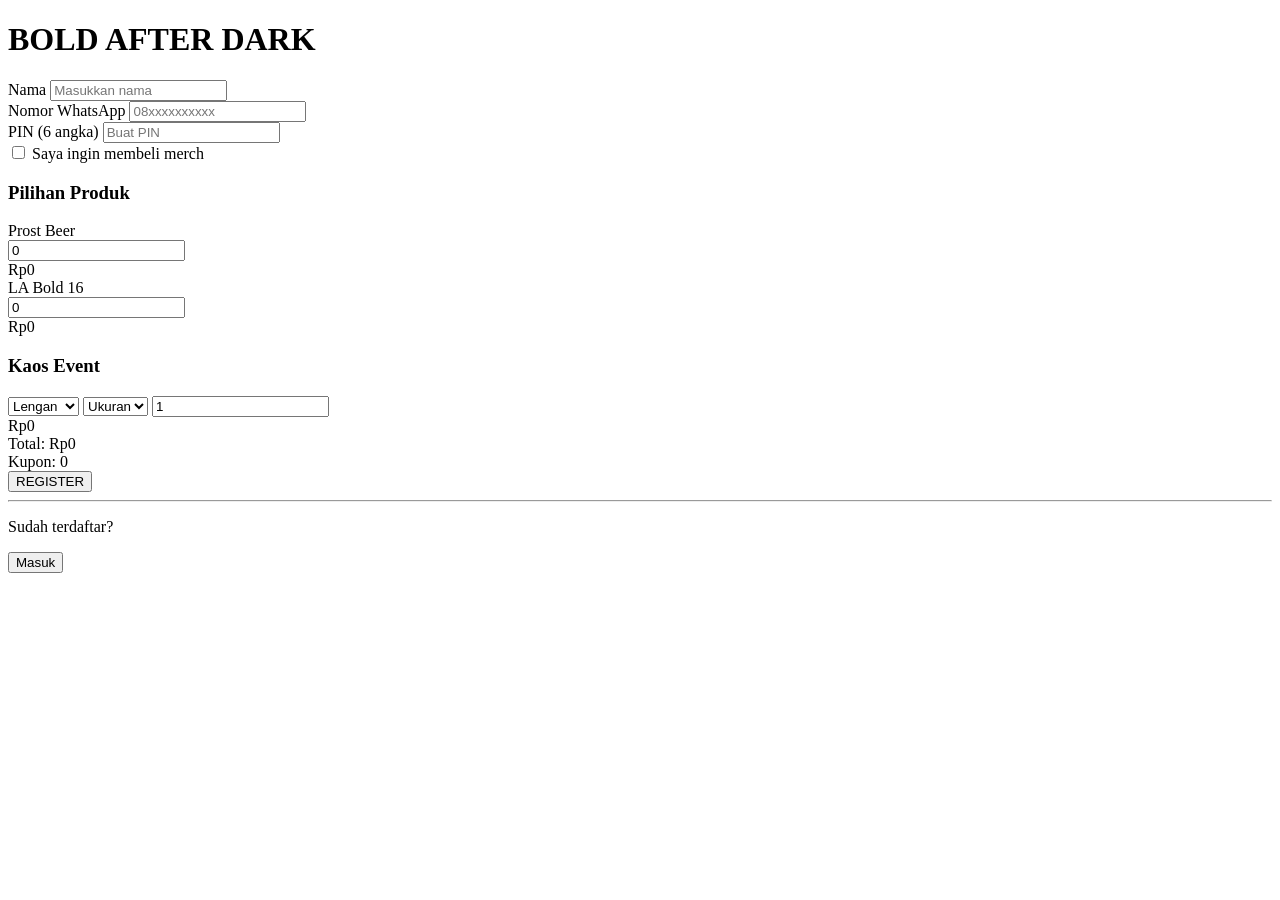
==== index.html @ eddb9ab9 "Update index.html" ====
<!DOCTYPE html>
<html lang="id">

<head>

<meta charset="UTF-8">
<meta name="viewport" content="width=device-width, initial-scale=1.0">

<title>Bold After Dark</title>

<link rel="stylesheet" href="style.css">

</head>


<body>


<div class="container">


<h1>
BOLD AFTER DARK
</h1>


<form id="registerForm">


<div class="form-group">

<label>
Nama
</label>

<input
type="text"
id="nama"
placeholder="Masukkan nama"
required>

</div>



<div class="form-group">

<label>
Nomor WhatsApp
</label>

<input
type="tel"
id="wa"
placeholder="08xxxxxxxxxx"
required>

</div>



<div class="form-group">

<label>
PIN (6 angka)
</label>

<input
type="password"
id="pin"
maxlength="6"
inputmode="numeric"
placeholder="Buat PIN"
required>

</div>



<div class="checkbox">


<input
type="checkbox"
id="buyCheck">


<label>

Saya ingin membeli merch

</label>


</div>




<div 
class="purchase"
id="purchaseBox">


<h3>
Pilihan Produk
</h3>



<div class="product-row">


<div>

Prost Beer

</div>


<input
type="number"
id="prostQty"
min="0"
value="0">


<div
id="prostSubtotal">

Rp0

</div>


</div>





<div class="product-row">


<div>

LA Bold 16

</div>


<input
type="number"
id="laBoldQty"
min="0"
value="0">


<div
id="laBoldSubtotal">

Rp0

</div>


</div>





<h3>
Kaos Event
</h3>


<div id="kaosContainer">


<div class="kaos-row">


<select class="sleeve">

<option value="">
Lengan
</option>

<option value="pendek">
Pendek
</option>

<option value="panjang">
Panjang
</option>


</select>




<select class="ukuran">


<option value="">
Ukuran
</option>

<option>M</option>

<option>L</option>

<option>XL</option>

<option>2XL</option>

<option>3XL</option>

<option>4XL</option>


</select>




<input
type="number"
class="kaosQty"
value="1"
min="1">



<div class="subtotal">

Rp0

</div>


</div>


</div>


</div>





<div class="total-box">

Total:

<span id="total">
Rp0
</span>


<br>


Kupon:

<span id="jumlahKupon">
0
</span>


</div>



<button type="submit">

REGISTER

</button>



</form>



<hr>


<p>
Sudah terdaftar?
</p>


<button type="button">

Masuk

</button>



</div>




<script src="harga.js"></script>

<script src="app.js"></script>


</body>

</html>
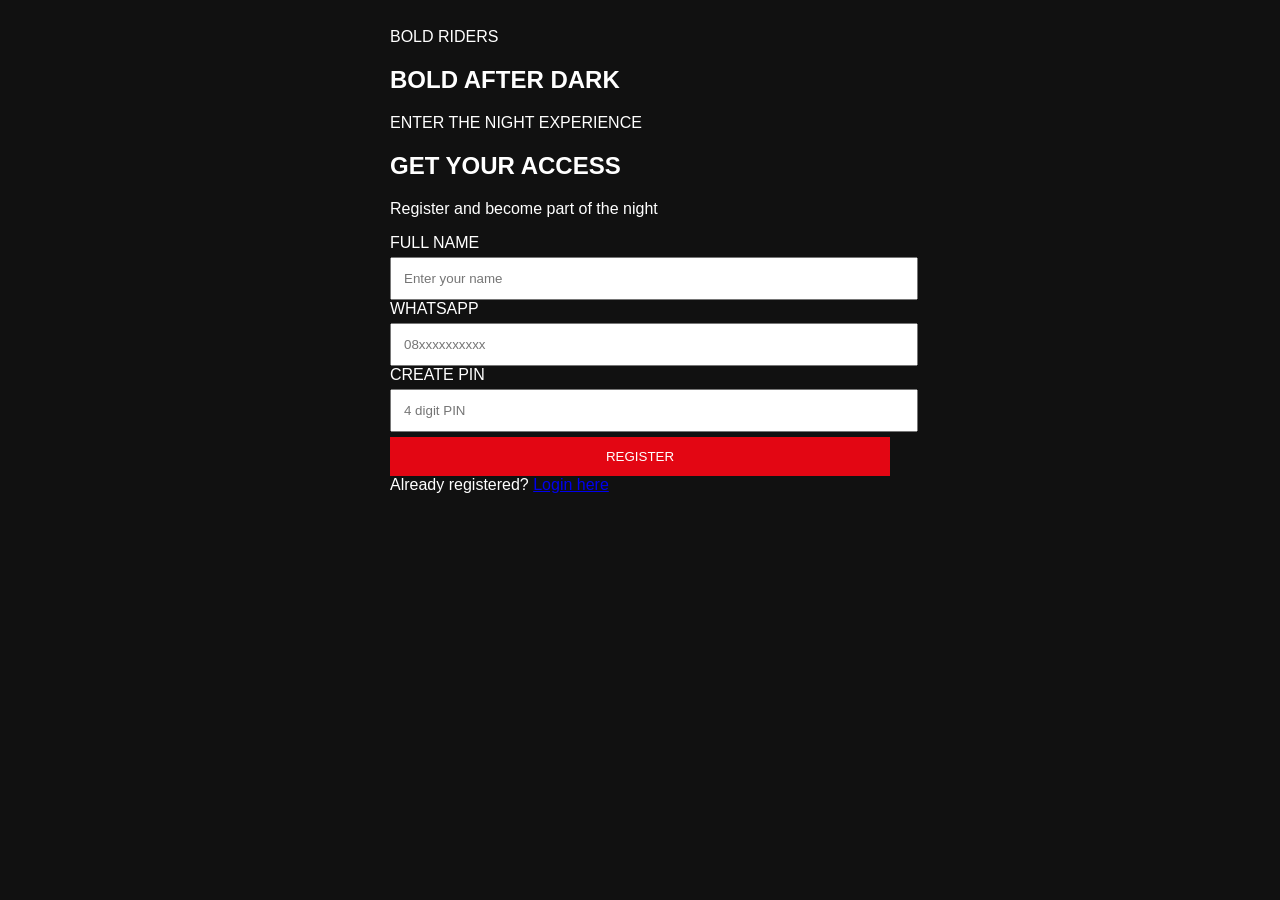
==== commit 1b158ae2: "Update index.html" ====
--- a/index.html
+++ b/index.html
@@ -1,319 +1,200 @@
 <!DOCTYPE html>
-<html lang="id">
+<html lang="en">
 
 <head>
 
 <meta charset="UTF-8">
 <meta name="viewport" content="width=device-width, initial-scale=1.0">
 
-<title>Bold After Dark</title>
+<title>BOLD AFTER DARK | BOLD RIDERS</title>
 
 <link rel="stylesheet" href="style.css">
 
+
+<link href="https://fonts.googleapis.com/css2?family=Montserrat:wght@300;400;600;700;800;900&display=swap" rel="stylesheet">
+
+
 </head>
 
 
 <body>
 
 
-<div class="container">
-
-
-<h1>
-BOLD AFTER DARK
-</h1>
-
-
-<form id="registerForm">
-
-
-<div class="form-group">
-
-<label>
-Nama
-</label>
-
-<input
-type="text"
-id="nama"
-placeholder="Masukkan nama"
-required>
-
-</div>
-
-
-
-<div class="form-group">
-
-<label>
-Nomor WhatsApp
-</label>
-
-<input
-type="tel"
-id="wa"
-placeholder="08xxxxxxxxxx"
-required>
-
-</div>
-
-
-
-<div class="form-group">
-
-<label>
-PIN (6 angka)
-</label>
-
-<input
-type="password"
-id="pin"
-maxlength="6"
-inputmode="numeric"
-placeholder="Buat PIN"
-required>
-
-</div>
-
-
-
-<div class="checkbox">
-
-
-<input
-type="checkbox"
-id="buyCheck">
-
-
-<label>
-
-Saya ingin membeli merch
-
-</label>
-
-
-</div>
-
-
-
-
-<div 
-class="purchase"
-id="purchaseBox">
-
-
-<h3>
-Pilihan Produk
-</h3>
-
-
-
-<div class="product-row">
-
-
-<div>
-
-Prost Beer
-
-</div>
-
-
-<input
-type="number"
-id="prostQty"
-min="0"
-value="0">
-
-
-<div
-id="prostSubtotal">
-
-Rp0
-
-</div>
-
-
-</div>
-
-
-
-
-
-<div class="product-row">
-
-
-<div>
-
-LA Bold 16
-
-</div>
-
-
-<input
-type="number"
-id="laBoldQty"
-min="0"
-value="0">
-
-
-<div
-id="laBoldSubtotal">
-
-Rp0
-
-</div>
-
-
-</div>
-
-
-
-
-
-<h3>
-Kaos Event
-</h3>
-
-
-<div id="kaosContainer">
-
-
-<div class="kaos-row">
-
-
-<select class="sleeve">
-
-<option value="">
-Lengan
-</option>
-
-<option value="pendek">
-Pendek
-</option>
-
-<option value="panjang">
-Panjang
-</option>
-
-
-</select>
-
-
-
-
-<select class="ukuran">
-
-
-<option value="">
-Ukuran
-</option>
-
-<option>M</option>
-
-<option>L</option>
-
-<option>XL</option>
-
-<option>2XL</option>
-
-<option>3XL</option>
-
-<option>4XL</option>
-
-
-</select>
-
-
-
-
-<input
-type="number"
-class="kaosQty"
-value="1"
-min="1">
-
-
-
-<div class="subtotal">
-
-Rp0
-
-</div>
-
-
-</div>
-
-
-</div>
-
-
-</div>
-
-
-
-
-
-<div class="total-box">
-
-Total:
-
-<span id="total">
-Rp0
-</span>
-
-
-<br>
-
-
-Kupon:
-
-<span id="jumlahKupon">
-0
-</span>
-
-
-</div>
-
-
-
-<button type="submit">
-
-REGISTER
-
-</button>
-
-
-
-</form>
-
-
-
-<hr>
-
-
-<p>
-Sudah terdaftar?
-</p>
-
-
-<button type="button">
-
-Masuk
-
-</button>
-
-
-
-</div>
-
-
-
-
-<script src="harga.js"></script>
-
-<script src="app.js"></script>
+<div class="background"></div>
+
+
+
+<main class="container">
+
+
+    <!-- BRAND -->
+
+    <section class="logo-area">
+
+
+        <div class="brand-tag">
+
+            BOLD RIDERS
+
+        </div>
+
+
+
+        <h1>
+
+            BOLD
+
+            <span>
+                AFTER DARK
+            </span>
+
+        </h1>
+
+
+
+        <p>
+            ENTER THE NIGHT EXPERIENCE
+        </p>
+
+
+    </section>
+
+
+
+
+
+    <!-- REGISTER CARD -->
+
+
+    <section class="register-card">
+
+
+        <div class="card-header">
+
+
+            <h2>
+                GET YOUR ACCESS
+            </h2>
+
+
+            <p>
+                Register and become part of the night
+            </p>
+
+
+        </div>
+
+
+
+
+
+        <form id="registerForm">
+
+
+
+            <div class="input-box">
+
+                <label>
+                    FULL NAME
+                </label>
+
+
+                <input 
+                type="text"
+                placeholder="Enter your name"
+                required>
+
+
+            </div>
+
+
+
+
+
+            <div class="input-box">
+
+
+                <label>
+                    WHATSAPP
+                </label>
+
+
+                <input 
+                type="tel"
+                placeholder="08xxxxxxxxxx"
+                required>
+
+
+            </div>
+
+
+
+
+
+            <div class="input-box">
+
+
+                <label>
+                    CREATE PIN
+                </label>
+
+
+                <input 
+                type="password"
+                maxlength="4"
+                placeholder="4 digit PIN"
+                required>
+
+
+            </div>
+
+
+
+
+
+            <button type="submit">
+
+                REGISTER
+
+            </button>
+
+
+
+        </form>
+
+
+
+
+
+        <div class="login-link">
+
+
+            Already registered?
+
+
+            <a href="login.html">
+
+                Login here
+
+            </a>
+
+
+
+        </div>
+
+
+
+
+    </section>
+
+
+
+
+</main>
+
 
 
 </body>
 
+
 </html>
--- a/style.css
+++ b/style.css
@@ -0,0 +1,75 @@
+body{
+
+font-family:Arial;
+background:#111;
+color:white;
+padding:20px;
+
+}
+
+
+.container{
+
+max-width:500px;
+margin:auto;
+
+}
+
+
+
+.form-group{
+
+margin-bottom:15px;
+
+}
+
+
+
+input,
+select,
+button{
+
+width:100%;
+padding:12px;
+margin-top:5px;
+
+}
+
+
+
+button{
+
+background:#e30613;
+color:white;
+border:none;
+
+}
+
+
+
+.purchase{
+
+display:none;
+
+}
+
+
+
+.product-row,
+.kaos-row{
+
+display:grid;
+grid-template-columns:1fr 80px 80px;
+gap:10px;
+margin-bottom:10px;
+
+}
+
+
+.total-box{
+
+margin-top:20px;
+padding:15px;
+background:#222;
+
+}
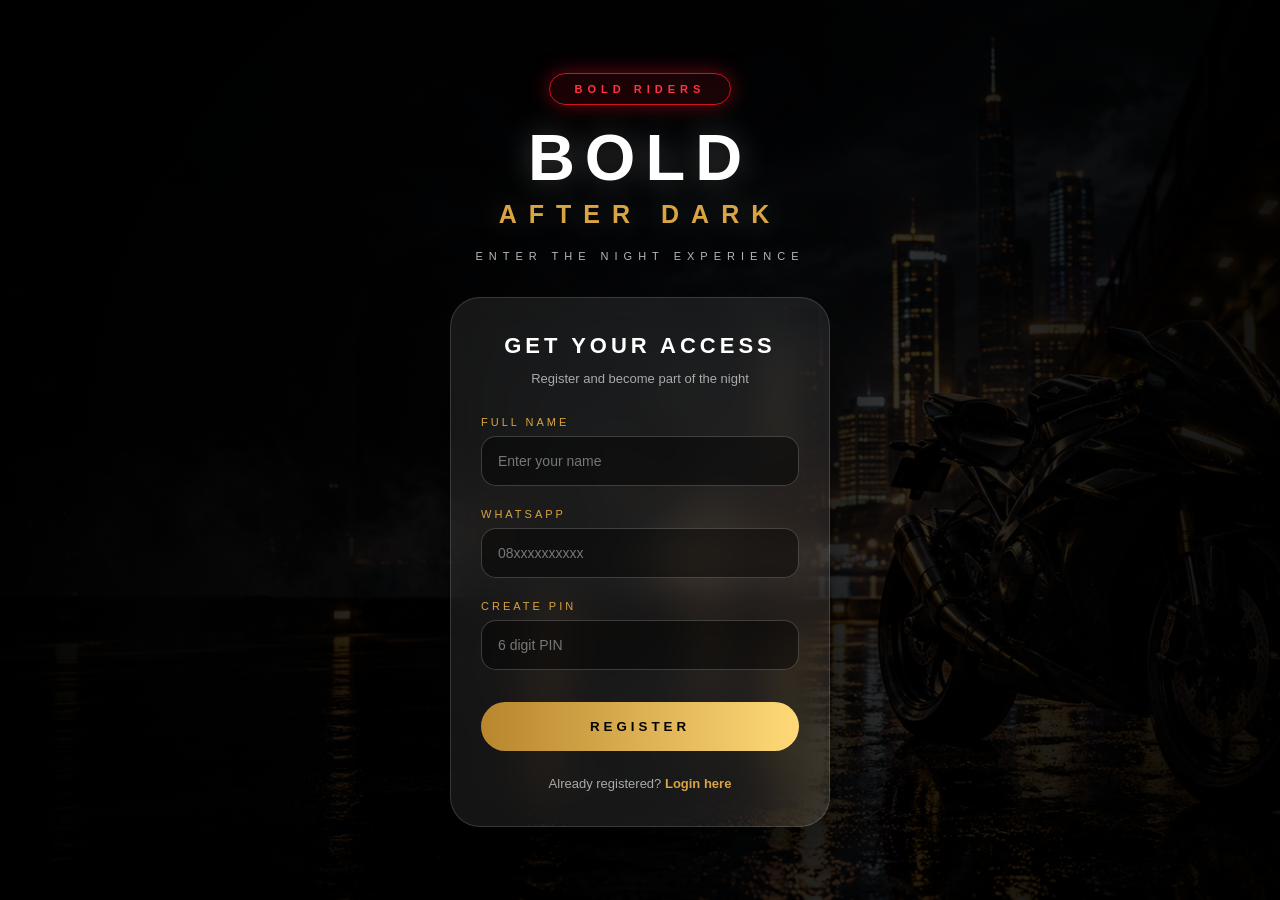
==== commit 8318fb18: "Update index.html" ====
--- a/index.html
+++ b/index.html
@@ -99,9 +99,14 @@
                 </label>
 
 
-                <input 
+                <input
+
+                id="nama"
+
                 type="text"
+
                 placeholder="Enter your name"
+
                 required>
 
 
@@ -119,9 +124,14 @@
                 </label>
 
 
-                <input 
+                <input
+
+                id="whatsapp"
+
                 type="tel"
+
                 placeholder="08xxxxxxxxxx"
+
                 required>
 
 
@@ -139,10 +149,16 @@
                 </label>
 
 
-                <input 
+                <input
+
+                id="pin"
+
                 type="password"
-                maxlength="4"
-                placeholder="4 digit PIN"
+
+                maxlength="6"
+
+                placeholder="6 digit PIN"
+
                 required>
 
 
@@ -194,6 +210,11 @@
 
 
 
+<!-- REGISTER SCRIPT -->
+
+<script src="js/register.js"></script>
+
+
 </body>
 
 
--- a/style.css
+++ b/style.css
@@ -1,75 +1,753 @@
-body{
-
-font-family:Arial;
-background:#111;
-color:white;
+* {
+    margin: 0;
+    padding: 0;
+    box-sizing: border-box;
+    font-family: 'Montserrat', sans-serif;
+}
+
+
+html,
+body {
+
+    width: 100%;
+    min-height: 100%;
+
+}
+
+
+body {
+
+    min-height: 100vh;
+
+    display: flex;
+
+    justify-content: center;
+
+    align-items: center;
+
+    color: white;
+
+    overflow-x: hidden;
+
+    background: #050505;
+
+}
+
+
+/* ==========================
+   BACKGROUND
+========================== */
+
+
+.background {
+
+    position: fixed;
+
+    inset: 0;
+
+    z-index: -2;
+
+
+    background:
+
+    linear-gradient(
+        90deg,
+        rgba(0,0,0,.95) 0%,
+        rgba(0,0,0,.70) 45%,
+        rgba(0,0,0,.80) 100%
+    ),
+
+    url("assets/background.jpg");
+
+
+    background-size: cover;
+
+    background-position: center;
+
+    animation: zoomBackground 15s infinite alternate;
+
+}
+
+
+
+.background::after {
+
+    content:"";
+
+    position:absolute;
+
+    inset:0;
+
+
+    background:
+
+    radial-gradient(
+        circle at center,
+        transparent 10%,
+        rgba(0,0,0,.75)
+    );
+
+}
+
+@keyframes zoomBackground {
+
+
+    from {
+
+        transform: scale(1);
+
+    }
+
+
+    to {
+
+        transform: scale(1.08);
+
+    }
+
+
+}
+
+
+
+/* ==========================
+   CONTAINER
+========================== */
+
+
+.container {
+
+    width:100%;
+
+    max-width:430px;
+
+    padding:25px;
+
+
+    animation: fadeUp 1s ease forwards;
+
+}
+
+
+
+@keyframes fadeUp {
+
+
+    from {
+
+        opacity:0;
+
+        transform:translateY(40px);
+
+    }
+
+
+    to {
+
+        opacity:1;
+
+        transform:translateY(0);
+
+    }
+
+
+}
+
+
+
+/* ==========================
+   BRAND AREA
+========================== */
+
+
+.logo-area {
+
+    text-align:center;
+
+    margin-bottom:35px;
+
+}
+
+
+
+.brand-tag {
+
+    display:inline-flex;
+
+    align-items:center;
+
+    justify-content:center;
+
+
+    padding:9px 25px;
+
+
+    border:1px solid #d1121f;
+
+
+    border-radius:50px;
+
+
+    color:#ff3344;
+
+
+    font-size:11px;
+
+
+    font-weight:900;
+
+
+    letter-spacing:5px;
+
+
+    background:
+
+    rgba(209,18,31,.12);
+
+
+    box-shadow:
+
+    0 0 20px rgba(209,18,31,.5);
+
+
+    margin-bottom:25px;
+
+}
+
+
+
+@keyframes pulseGlow {
+
+
+    0% {
+
+        box-shadow:
+        0 0 10px rgba(217,164,65,.2);
+
+    }
+
+
+    50% {
+
+        box-shadow:
+        0 0 35px rgba(217,164,65,.65);
+
+    }
+
+
+    100% {
+
+        box-shadow:
+        0 0 10px rgba(217,164,65,.2);
+
+    }
+
+
+}
+
+
+
+
+.logo-area h1 {
+
+
+    font-size:65px;
+
+
+    line-height:.85;
+
+
+    font-weight:900;
+
+
+    letter-spacing:10px;
+
+
+    color:white;
+
+
+    text-shadow:
+
+    0 0 30px rgba(255,255,255,.25);
+
+
+}
+
+
+
+.logo-area h1 span {
+
+
+    display:block;
+
+
+    margin-top:18px;
+
+
+    font-size:25px;
+
+
+    letter-spacing:12px;
+
+
+    color:#d9a441;
+
+
+
+}
+
+
+
+
+.logo-area p {
+
+
+    margin-top:25px;
+
+
+    color:#bdbdbd;
+
+
+    font-size:11px;
+
+
+    letter-spacing:6px;
+
+
+}
+
+
+
+/* ==========================
+   REGISTER CARD
+========================== */
+
+
+.register-card {
+
+
+    padding:35px 30px;
+
+
+    border-radius:30px;
+
+
+    background:
+
+    rgba(255,255,255,.08);
+
+
+    border:
+
+    1px solid rgba(255,255,255,.15);
+
+
+    backdrop-filter:blur(20px);
+
+
+
+    box-shadow:
+
+    0 25px 80px rgba(0,0,0,.8);
+
+
+
+}
+
+
+
+.card-header {
+
+
+    text-align:center;
+
+    margin-bottom:30px;
+
+
+}
+
+
+
+.card-header h2 {
+
+
+    font-size:22px;
+
+
+    letter-spacing:4px;
+
+
+    font-weight:800;
+
+
+}
+
+
+
+.card-header p {
+
+
+    margin-top:12px;
+
+
+    color:#aaa;
+
+
+    font-size:13px;
+
+
+}
+
+
+
+/* ==========================
+   INPUT
+========================== */
+
+
+.input-box {
+
+
+    margin-bottom:22px;
+
+
+}
+
+
+
+.input-box label {
+
+
+    display:block;
+
+
+    margin-bottom:8px;
+
+
+    font-size:11px;
+
+
+    letter-spacing:3px;
+
+
+    color:#d9a441;
+
+
+}
+
+
+
+.input-box input {
+
+
+    width:100%;
+
+
+    padding:16px;
+
+
+    border-radius:15px;
+
+
+    outline:none;
+
+
+    border:
+
+    1px solid rgba(255,255,255,.2);
+
+
+
+    background:
+
+    rgba(0,0,0,.45);
+
+
+    color:white;
+
+
+    font-size:14px;
+
+
+}
+
+
+
+.input-box input::placeholder {
+
+
+    color:#777;
+
+
+}
+
+
+
+.input-box input:focus {
+
+
+    border-color:#d9a441;
+
+
+    box-shadow:
+
+    0 0 15px rgba(217,164,65,.35);
+
+
+}
+
+
+
+/* ==========================
+   BUTTON
+========================== */
+
+
+button {
+
+
+    width:100%;
+
+
+    padding:17px;
+
+
+    margin-top:10px;
+
+
+    border:none;
+
+
+    border-radius:50px;
+
+
+    cursor:pointer;
+
+
+    font-weight:900;
+
+
+    letter-spacing:4px;
+
+
+
+    background:
+
+    linear-gradient(
+
+        90deg,
+
+        #b8862d,
+
+        #ffd978
+
+    );
+
+
+    color:#050505;
+
+
+
+    transition:.3s;
+
+
+}
+
+
+
+button:hover {
+
+
+    transform:
+
+    translateY(-3px);
+
+
+
+    box-shadow:
+
+    0 15px 35px rgba(217,164,65,.5);
+
+
+}
+
+
+
+/* ==========================
+   LOGIN LINK
+========================== */
+
+
+.login-link {
+
+
+    text-align:center;
+
+
+    margin-top:25px;
+
+
+    color:#aaa;
+
+
+    font-size:13px;
+
+
+}
+
+
+
+.login-link a {
+
+
+    color:#d9a441;
+
+
+    text-decoration:none;
+
+
+    font-weight:700;
+
+
+}
+
+
+
+/* ==========================
+   MOBILE
+========================== */
+
+
+@media(max-width:480px){
+
+
+    .container {
+
+        padding:20px;
+
+    }
+
+
+
+    .logo-area h1 {
+
+
+        font-size:48px;
+
+
+        letter-spacing:7px;
+
+
+    }
+
+
+
+    .logo-area h1 span {
+
+
+        font-size:18px;
+
+
+        letter-spacing:7px;
+
+
+    }
+
+
+
+    .register-card {
+
+
+        padding:28px 22px;
+
+
+    }
+
+
+}
+.dashboard h1{
+
+text-align:center;
+
+font-size:32px;
+
+margin:20px 0;
+
+}
+
+
+
+.ticket{
+
+margin:25px 0;
+
 padding:20px;
 
-}
-
-
-.container{
-
-max-width:500px;
-margin:auto;
-
-}
-
-
-
-.form-group{
-
-margin-bottom:15px;
-
-}
-
-
-
-input,
-select,
-button{
-
-width:100%;
-padding:12px;
-margin-top:5px;
-
-}
-
-
-
-button{
-
-background:#e30613;
-color:white;
-border:none;
-
-}
-
-
-
-.purchase{
-
-display:none;
-
-}
-
-
-
-.product-row,
-.kaos-row{
-
-display:grid;
-grid-template-columns:1fr 80px 80px;
-gap:10px;
-margin-bottom:10px;
-
-}
-
-
-.total-box{
-
-margin-top:20px;
-padding:15px;
-background:#222;
-
-}
+text-align:center;
+
+border-radius:20px;
+
+background:
+
+rgba(0,0,0,.4);
+
+}
+
+
+.ticket p{
+
+color:#aaa;
+
+font-size:12px;
+
+letter-spacing:3px;
+
+}
+
+
+
+.ticket h3{
+
+color:#d9a441;
+
+font-size:30px;
+
+}
+
+
+
+.status{
+
+text-align:center;
+
+margin:20px 0;
+
+letter-spacing:3px;
+
+color:#aaa;
+
+}
+
+
+
+.status strong{
+
+color:#ff3344;
+
+font-size:18px;
+
+}
+
+
+
+.qr{
+
+height:150px;
+
+width:150px;
+
+margin:20px auto;
+
+background:white;
+
+}
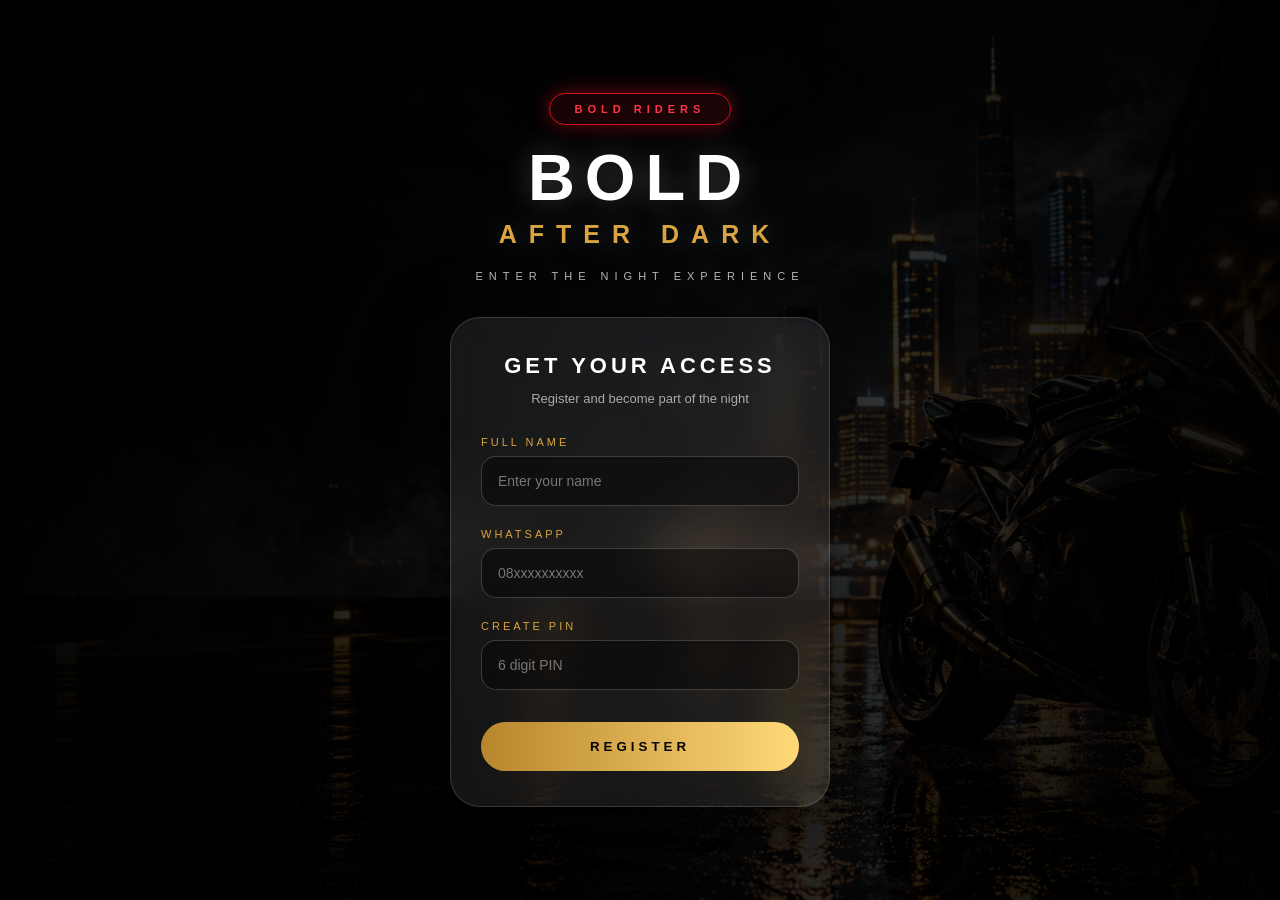
==== commit 6ba39ac1: "Update index.html" ====
--- a/index.html
+++ b/index.html
@@ -4,9 +4,14 @@
 <head>
 
 <meta charset="UTF-8">
+
 <meta name="viewport" content="width=device-width, initial-scale=1.0">
 
-<title>BOLD AFTER DARK | BOLD RIDERS</title>
+
+<title>
+BOLD AFTER DARK | BOLD RIDERS
+</title>
+
 
 <link rel="stylesheet" href="style.css">
 
@@ -27,181 +32,159 @@
 <main class="container">
 
 
-    <!-- BRAND -->
-
-    <section class="logo-area">
-
-
-        <div class="brand-tag">
-
-            BOLD RIDERS
-
-        </div>
-
-
-
-        <h1>
-
-            BOLD
-
-            <span>
-                AFTER DARK
-            </span>
-
-        </h1>
-
-
-
-        <p>
-            ENTER THE NIGHT EXPERIENCE
-        </p>
-
-
-    </section>
-
-
-
-
-
-    <!-- REGISTER CARD -->
-
-
-    <section class="register-card">
-
-
-        <div class="card-header">
-
-
-            <h2>
-                GET YOUR ACCESS
-            </h2>
-
-
-            <p>
-                Register and become part of the night
-            </p>
-
-
-        </div>
-
-
-
-
-
-        <form id="registerForm">
-
-
-
-            <div class="input-box">
-
-                <label>
-                    FULL NAME
-                </label>
-
-
-                <input
-
-                id="nama"
-
-                type="text"
-
-                placeholder="Enter your name"
-
-                required>
-
-
-            </div>
-
-
-
-
-
-            <div class="input-box">
-
-
-                <label>
-                    WHATSAPP
-                </label>
-
-
-                <input
-
-                id="whatsapp"
-
-                type="tel"
-
-                placeholder="08xxxxxxxxxx"
-
-                required>
-
-
-            </div>
-
-
-
-
-
-            <div class="input-box">
-
-
-                <label>
-                    CREATE PIN
-                </label>
-
-
-                <input
-
-                id="pin"
-
-                type="password"
-
-                maxlength="6"
-
-                placeholder="6 digit PIN"
-
-                required>
-
-
-            </div>
-
-
-
-
-
-            <button type="submit">
-
-                REGISTER
-
-            </button>
-
-
-
-        </form>
-
-
-
-
-
-        <div class="login-link">
-
-
-            Already registered?
-
-
-            <a href="login.html">
-
-                Login here
-
-            </a>
-
-
-
-        </div>
-
-
-
-
-    </section>
+
+<section class="logo-area">
+
+
+<div class="brand-tag">
+
+BOLD RIDERS
+
+</div>
+
+
+
+<h1>
+
+BOLD
+
+<span>
+
+AFTER DARK
+
+</span>
+
+</h1>
+
+
+
+<p>
+ENTER THE NIGHT EXPERIENCE
+</p>
+
+
+</section>
+
+
+
+
+
+<section class="register-card">
+
+
+<div class="card-header">
+
+
+<h2>
+GET YOUR ACCESS
+</h2>
+
+
+<p>
+Register and become part of the night
+</p>
+
+
+</div>
+
+
+
+
+
+<form id="registerForm">
+
+
+
+<div class="input-box">
+
+<label>
+FULL NAME
+</label>
+
+
+<input
+
+id="nama"
+
+type="text"
+
+placeholder="Enter your name"
+
+required>
+
+
+</div>
+
+
+
+
+
+<div class="input-box">
+
+
+<label>
+WHATSAPP
+</label>
+
+
+<input
+
+id="whatsapp"
+
+type="tel"
+
+placeholder="08xxxxxxxxxx"
+
+required>
+
+
+</div>
+
+
+
+
+
+<div class="input-box">
+
+
+<label>
+CREATE PIN
+</label>
+
+
+<input
+
+id="pin"
+
+type="password"
+
+maxlength="6"
+
+placeholder="6 digit PIN"
+
+required>
+
+
+</div>
+
+
+
+
+
+<button type="submit">
+
+REGISTER
+
+</button>
+
+
+
+</form>
+
+
+
+
+</section>
 
 
 
@@ -210,8 +193,6 @@
 
 
 
-<!-- REGISTER SCRIPT -->
-
 <script src="js/register.js"></script>
 
 
--- a/style.css
+++ b/style.css
@@ -751,3 +751,148 @@
 background:white;
 
 }
+
+/* DASHBOARD */
+
+
+.dashboard{
+
+text-align:center;
+
+}
+
+
+
+.dashboard h2{
+
+letter-spacing:5px;
+
+}
+
+
+
+.dashboard h1{
+
+margin:15px 0;
+
+font-size:34px;
+
+}
+
+
+
+.ticket-box,
+.status-box,
+.draw-box{
+
+
+background:
+
+rgba(0,0,0,.35);
+
+
+padding:20px;
+
+
+border-radius:20px;
+
+
+margin:20px 0;
+
+
+}
+
+
+
+.ticket-box p,
+.status-box p,
+.qr-box p,
+.draw-box p{
+
+
+font-size:11px;
+
+
+letter-spacing:3px;
+
+
+color:#aaa;
+
+
+}
+
+
+
+.ticket-box h3{
+
+
+font-size:32px;
+
+
+color:#d9a441;
+
+
+}
+
+
+
+
+.status-box strong{
+
+
+font-size:20px;
+
+
+color:#ff3344;
+
+
+}
+
+
+
+#qrcode{
+
+
+background:white;
+
+
+padding:10px;
+
+
+width:max-content;
+
+
+margin:20px auto;
+
+
+border-radius:15px;
+
+
+}
+
+
+
+
+.draw-box h3{
+
+
+color:#ff3344;
+
+
+margin:10px;
+
+
+}
+
+
+
+.draw-box span{
+
+
+font-size:12px;
+
+
+color:#aaa;
+
+
+}
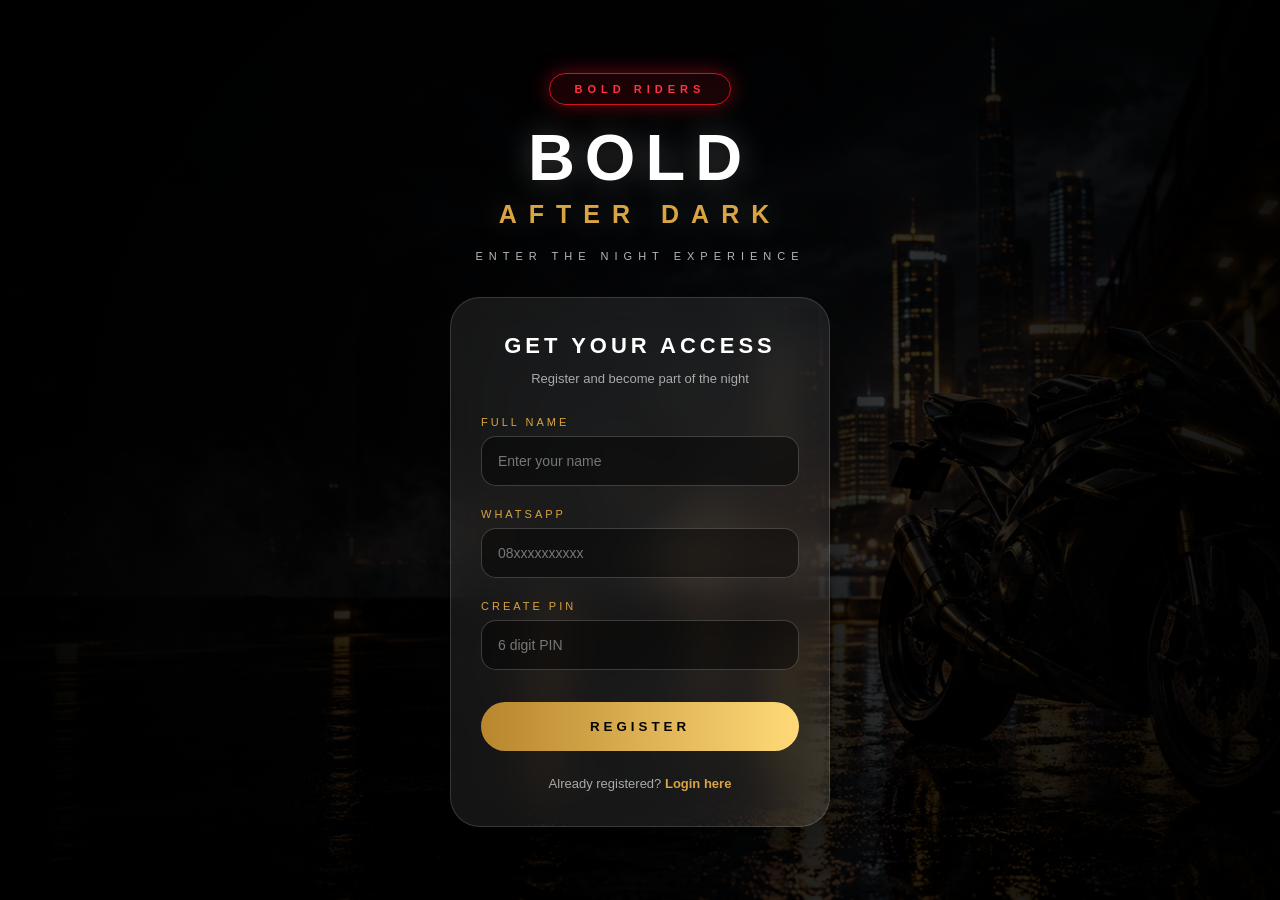
==== commit 7bd6062c: "Update index.html" ====
--- a/index.html
+++ b/index.html
@@ -32,159 +32,188 @@
 <main class="container">
 
 
-
-<section class="logo-area">
-
-
-<div class="brand-tag">
-
-BOLD RIDERS
-
-</div>
-
-
-
-<h1>
-
-BOLD
-
-<span>
-
-AFTER DARK
-
-</span>
-
-</h1>
-
-
-
-<p>
-ENTER THE NIGHT EXPERIENCE
-</p>
-
-
-</section>
-
-
-
-
-
-<section class="register-card">
-
-
-<div class="card-header">
-
-
-<h2>
-GET YOUR ACCESS
-</h2>
-
-
-<p>
-Register and become part of the night
-</p>
-
-
-</div>
-
-
-
-
-
-<form id="registerForm">
-
-
-
-<div class="input-box">
-
-<label>
-FULL NAME
-</label>
-
-
-<input
-
-id="nama"
-
-type="text"
-
-placeholder="Enter your name"
-
-required>
-
-
-</div>
-
-
-
-
-
-<div class="input-box">
-
-
-<label>
-WHATSAPP
-</label>
-
-
-<input
-
-id="whatsapp"
-
-type="tel"
-
-placeholder="08xxxxxxxxxx"
-
-required>
-
-
-</div>
-
-
-
-
-
-<div class="input-box">
-
-
-<label>
-CREATE PIN
-</label>
-
-
-<input
-
-id="pin"
-
-type="password"
-
-maxlength="6"
-
-placeholder="6 digit PIN"
-
-required>
-
-
-</div>
-
-
-
-
-
-<button type="submit">
-
-REGISTER
-
-</button>
-
-
-
-</form>
-
-
-
-
-</section>
+    <!-- BRAND -->
+
+    <section class="logo-area">
+
+
+        <div class="brand-tag">
+
+            BOLD RIDERS
+
+        </div>
+
+
+
+        <h1>
+
+            BOLD
+
+            <span>
+                AFTER DARK
+            </span>
+
+        </h1>
+
+
+
+        <p>
+            ENTER THE NIGHT EXPERIENCE
+        </p>
+
+
+    </section>
+
+
+
+
+
+    <!-- REGISTER CARD -->
+
+
+    <section class="register-card">
+
+
+        <div class="card-header">
+
+
+            <h2>
+                GET YOUR ACCESS
+            </h2>
+
+
+            <p>
+                Register and become part of the night
+            </p>
+
+
+        </div>
+
+
+
+
+
+        <form id="registerForm">
+
+
+
+            <div class="input-box">
+
+
+                <label>
+                    FULL NAME
+                </label>
+
+
+
+                <input
+
+                id="nama"
+
+                type="text"
+
+                placeholder="Enter your name"
+
+                required>
+
+
+            </div>
+
+
+
+
+
+            <div class="input-box">
+
+
+                <label>
+                    WHATSAPP
+                </label>
+
+
+
+                <input
+
+                id="whatsapp"
+
+                type="tel"
+
+                placeholder="08xxxxxxxxxx"
+
+                required>
+
+
+            </div>
+
+
+
+
+
+            <div class="input-box">
+
+
+                <label>
+                    CREATE PIN
+                </label>
+
+
+
+                <input
+
+                id="pin"
+
+                type="password"
+
+                maxlength="6"
+
+                placeholder="6 digit PIN"
+
+                required>
+
+
+            </div>
+
+
+
+
+
+            <button type="submit">
+
+                REGISTER
+
+            </button>
+
+
+
+        </form>
+
+
+
+
+
+        <!-- LOGIN ACCESS -->
+
+
+        <div class="login-link">
+
+
+            Already registered?
+
+
+            <a href="login.html">
+
+                Login here
+
+            </a>
+
+
+
+        </div>
+
+
+
+
+    </section>
 
 
 
@@ -193,6 +222,8 @@
 
 
 
+
+
 <script src="js/register.js"></script>
 
 
